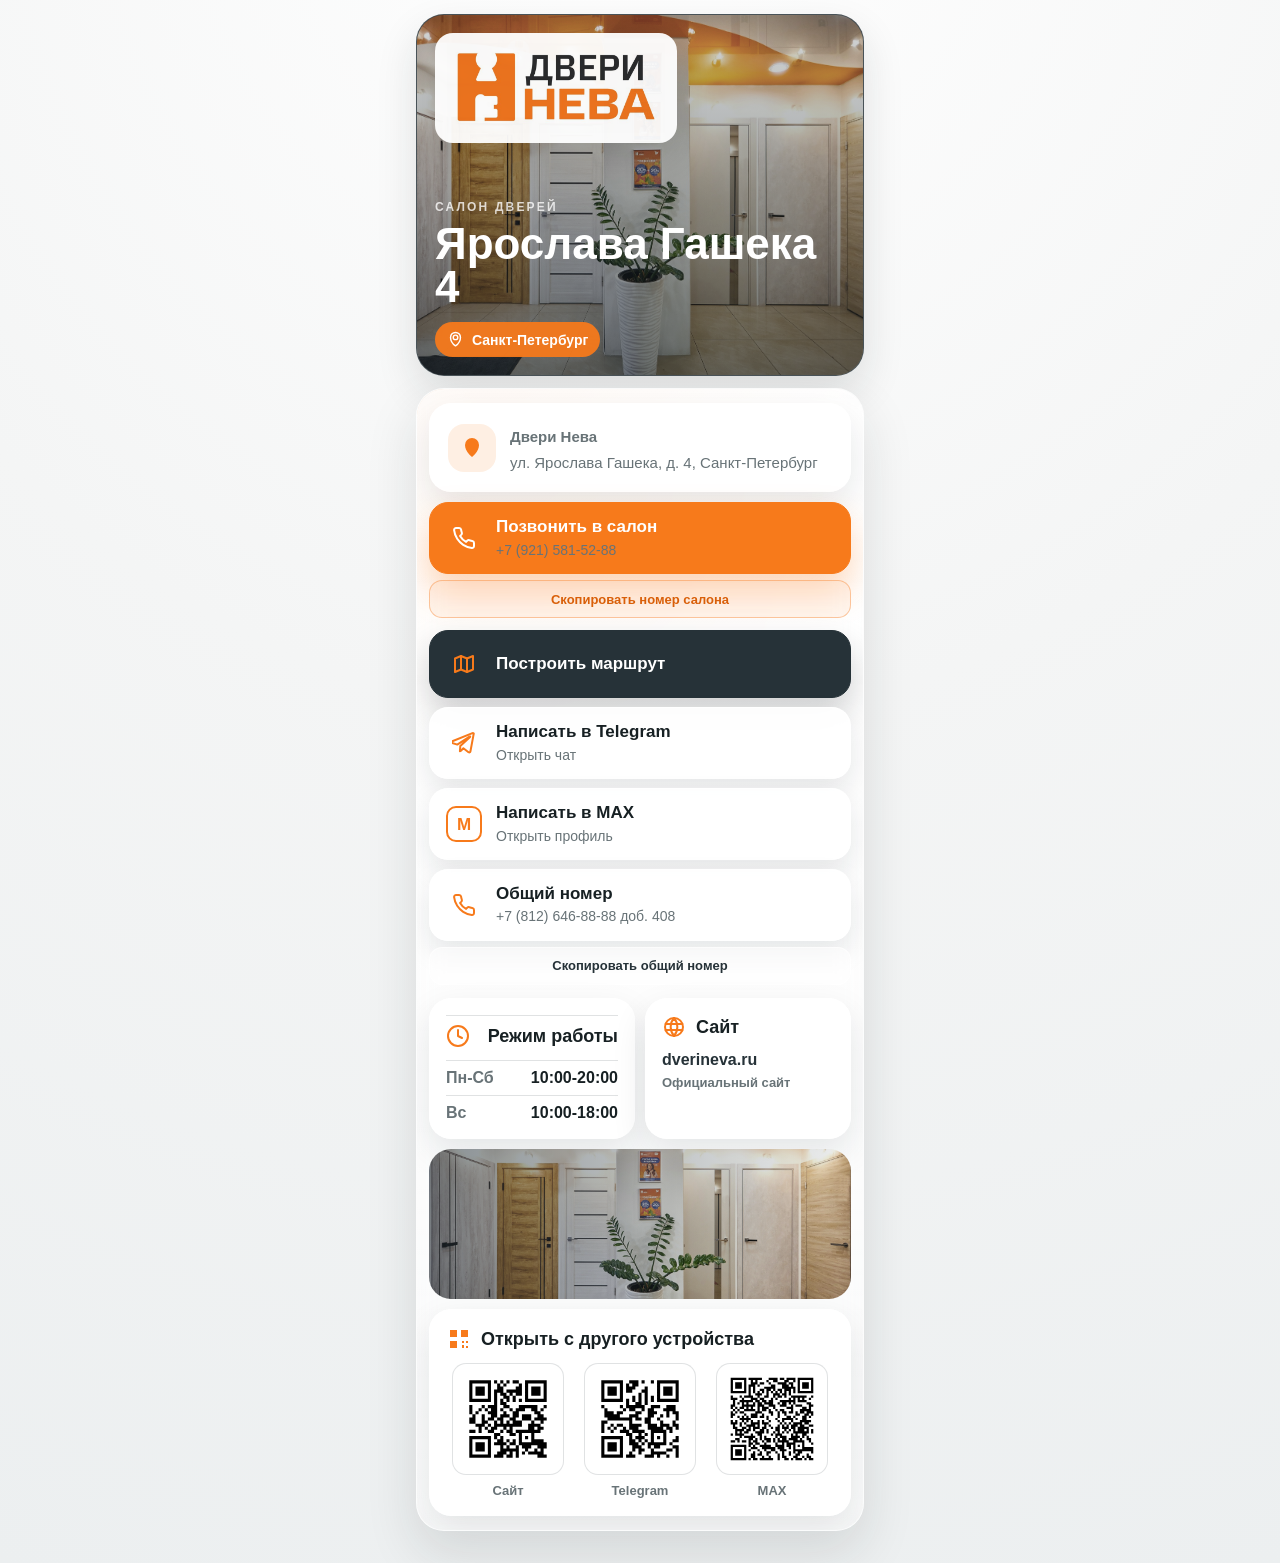
==== gasheka-4.html @ 4af412f4 "Add files via upload" ====
<!doctype html>
<html lang="ru">
  <head>
    <meta charset="utf-8">
    <meta name="viewport" content="width=device-width, initial-scale=1">
    <title>Двери Нева — салон на Ярослава Гашека, д. 4</title>
    <meta name="description" content="Контакты салона Двери Нева на улице Ярослава Гашека, д. 4: телефон, сайт, Telegram, MAX и режим работы.">
    <meta name="theme-color" content="#F77A1B">
    <link rel="icon" type="image/png" href="[data-uri]">
    <style>
:root {
  --orange: #F77A1B;
  --orange-dark: #d95f09;
  --graphite: #263238;
  --graphite-soft: #344247;
  --ink: #172023;
  --paper: #f4f5f5;
  --card: #ffffff;
  --line: rgba(38, 50, 56, 0.14);
  --muted: #687377;
  --warm: #ece7df;
  --shadow: 0 18px 42px rgba(23, 32, 35, 0.12);
}

* { box-sizing: border-box; }
html { min-height: 100%; background: var(--paper); color: var(--ink); font-family: Roboto, Arial, sans-serif; letter-spacing: 0; }
body { min-height: 100%; margin: 0; background: radial-gradient(circle at 50% -10%, #ffffff 0, var(--paper) 48%, #eceff0 100%); }
a { color: inherit; text-decoration: none; }
button { font: inherit; }

.page-shell { width: min(100%, 476px); min-height: 100vh; margin: 0 auto; padding: 14px 14px 32px; }
.hero { overflow: hidden; border: 1px solid rgba(255,255,255,.16); border-radius: 28px; background: var(--graphite); box-shadow: var(--shadow); }
.hero-media { position: relative; min-height: 360px; background-image: linear-gradient(180deg, rgba(23,32,35,.18), rgba(23,32,35,.62)), url('[data-uri]'); background-size: cover; background-position: 56% 48%; }
.hero-bar { position: absolute; inset: 0; display: flex; flex-direction: column; justify-content: space-between; padding: 18px; }
.logo-plate { width: min(242px, 68vw); padding: 10px 12px; border-radius: 18px; background: rgba(255,255,255,.94); box-shadow: 0 16px 34px rgba(0,0,0,.12); }
.logo-plate img { display: block; width: 100%; height: auto; mix-blend-mode: multiply; }
.hero-copy { color: #fff; }
.kicker { margin: 0 0 8px; color: rgba(255,255,255,.78); font-size: 12px; font-weight: 700; letter-spacing: .18em; text-transform: uppercase; }
h1 { margin: 0; font-size: clamp(30px, 9vw, 44px); line-height: .98; font-weight: 800; letter-spacing: 0; }
.hero-address { display: inline-flex; align-items: center; gap: 8px; margin-top: 14px; padding: 9px 12px; border-radius: 999px; background: rgba(247,122,27,.94); color: #fff; font-size: 14px; font-weight: 800; }
.hero-address svg { width: 17px; height: 17px; }

.panel { margin-top: 12px; position: relative; z-index: 2; display: grid; gap: 10px; padding: 14px 12px 14px; overflow: hidden; border: 1px solid rgba(255,255,255,.48); border-radius: 28px; background: rgba(255,255,255,.58); box-shadow: 0 22px 52px rgba(23,32,35,.12); }
.panel::before { position: absolute; inset: 0; content: ""; background: radial-gradient(circle at 18% 0%, rgba(247,122,27,.13), transparent 30%), linear-gradient(180deg, rgba(255,255,255,.86), rgba(244,245,245,.76)); }
.panel::after { position: absolute; inset: 0; content: ""; background: linear-gradient(180deg, rgba(255,255,255,.72), rgba(255,255,255,.50)); backdrop-filter: blur(8px); }
.panel > * { position: relative; z-index: 1; }
.card { border: 1px solid rgba(255,255,255,.68); border-radius: 22px; background: rgba(255,255,255,.90); box-shadow: 0 14px 34px rgba(23,32,35,.10); backdrop-filter: blur(10px); }
.intro-card { display: grid; grid-template-columns: 48px 1fr; gap: 14px; align-items: center; padding: 18px; }
.store-icon, .section-icon, .action-icon { display: grid; place-items: center; flex: 0 0 auto; color: var(--orange); }
.store-icon { width: 48px; height: 48px; border-radius: 16px; background: rgba(247,122,27,.12); }
svg { width: 24px; height: 24px; fill: none; stroke: currentColor; stroke-width: 2; stroke-linecap: round; stroke-linejoin: round; }
.store-icon svg, .qr-section .section-icon svg { fill: currentColor; stroke: none; }
.card-title { margin: 0; font-size: 25px; line-height: 1.1; font-weight: 800; }
p { margin: 0; }
.intro-card p { margin-top: 5px; color: var(--muted); font-size: 15px; line-height: 1.38; }
.micro-note { padding: 14px 18px; border-left: 4px solid var(--orange); color: var(--graphite); font-size: 14px; line-height: 1.45; }

.actions { display: grid; gap: 9px; }
.action { display: flex; align-items: center; min-height: 68px; gap: 14px; padding: 14px 16px; border: 1px solid rgba(255,255,255,.72); border-radius: 19px; background: rgba(255,255,255,.91); box-shadow: 0 12px 28px rgba(23,32,35,.10); backdrop-filter: blur(10px); transition: transform .16s ease, box-shadow .16s ease, border-color .16s ease; }
.action:hover, .action:focus-visible { transform: translateY(-1px); border-color: var(--orange); box-shadow: 0 16px 30px rgba(247,122,27,.15); }
.action:focus-visible, .copy-phone:focus-visible { outline: 3px solid rgba(247,122,27,.28); outline-offset: 2px; }
.action-primary { background: var(--orange); border-color: var(--orange); color: #fff; box-shadow: 0 18px 34px rgba(247,122,27,.30); }
.action-primary small, .action-primary .action-icon { color: #fff; }
.action-route { background: var(--graphite); border-color: var(--graphite); color: #fff; box-shadow: 0 16px 32px rgba(23,32,35,.20); }
.action-route .action-icon { color: var(--orange); }
.action-route small { color: rgba(255,255,255,.72); }
.action-icon { width: 36px; height: 36px; }
.max-mark { border: 2px solid currentColor; border-radius: 10px; font-size: 17px; font-weight: 800; line-height: 1; }
.action strong { display: block; font-size: 17px; line-height: 1.2; font-weight: 800; }
.action small { display: block; margin-top: 4px; color: var(--muted); font-size: 14px; line-height: 1.25; }
.copy-phone { min-height: 38px; margin: -3px 0 3px; border: 1px solid rgba(255,255,255,.58); border-radius: 13px; background: rgba(255,255,255,.52); color: var(--graphite); font-size: 13px; font-weight: 800; cursor: pointer; backdrop-filter: blur(8px); }
.copy-phone-primary { color: var(--orange-dark); border-color: rgba(247,122,27,.38); background: rgba(247,122,27,.06); }

.info-grid { display: grid; grid-template-columns: 1fr 1fr; gap: 10px; }
.info-card { padding: 16px; }
.section-title { display: flex; align-items: center; gap: 10px; margin: 0 0 12px; }
h2 { margin: 0; font-size: 18px; line-height: 1.25; font-weight: 800; }
dl { margin: 0; }
.schedule dl { display: grid; gap: 8px; }
.schedule div { display: flex; justify-content: space-between; gap: 12px; padding-top: 8px; border-top: 1px solid var(--line); }
dt { color: var(--muted); font-weight: 600; }
dd { margin: 0; font-weight: 800; }
.site-link { display: flex; flex-direction: column; gap: 6px; color: var(--graphite); font-weight: 800; }
.site-link span { color: var(--muted); font-size: 13px; font-weight: 600; }

.photo-strip { overflow: hidden; border-radius: 22px; min-height: 150px; background-image: linear-gradient(90deg, rgba(38,50,56,.55), rgba(38,50,56,.08)), url('[data-uri]'); background-size: cover; background-position: center; }

.qr-section { padding: 17px; }
.qr-grid { display: grid; grid-template-columns: repeat(3, 1fr); gap: 10px; }
.qr-item { display: grid; justify-items: center; gap: 8px; min-width: 0; }
.qr-item img { width: 100%; max-width: 112px; height: auto; padding: 7px; border: 1px solid var(--line); border-radius: 14px; background: #fff; }
.qr-item span { color: var(--muted); font-size: 13px; font-weight: 800; text-align: center; }

@media (max-width: 380px) {
  .page-shell { padding-left: 10px; padding-right: 10px; }
  .hero-media { min-height: 330px; }
  .info-grid { grid-template-columns: 1fr; }
  .action { padding-left: 13px; padding-right: 13px; }
  .action strong { font-size: 16px; }
}
</style>
  </head>
  <body>
    <main class="page-shell" aria-label="Контакты салона Двери Нева">
      <header class="hero">
        <div class="hero-media">
          <div class="hero-bar">
            <div class="logo-plate"><img src="[data-uri]" width="270" height="112" alt="Двери Нева"></div>
            <div class="hero-copy">
              <p class="kicker">Салон дверей</p>
              <h1>Ярослава Гашека 4</h1>
              <div class="hero-address" aria-label="Адрес салона">
                <svg viewBox="0 0 24 24" aria-hidden="true"><path d="M12 21s7-5.2 7-12a7 7 0 1 0-14 0c0 6.8 7 12 7 12Z"/><path d="M12 12.2a3.2 3.2 0 1 0 0-6.4 3.2 3.2 0 0 0 0 6.4Z"/></svg>
                Санкт-Петербург
              </div>
            </div>
          </div>
        </div>
      </header>

      <div class="panel">
        <section class="card intro-card" aria-labelledby="store-title">
          <div class="store-icon" aria-hidden="true">
            <svg viewBox="0 0 24 24"><path d="M12 21s7-5.2 7-12a7 7 0 1 0-14 0c0 6.8 7 12 7 12Z"/><path d="M12 12.2a3.2 3.2 0 1 0 0-6.4 3.2 3.2 0 0 0 0 6.4Z"/></svg>
          </div>
          <div>
            <p class="card-title" id="store-title">Двери Нева</p>
            <p>ул. Ярослава Гашека, д. 4, Санкт-Петербург</p>
          </div>
        </section>

        <section class="actions" aria-label="Основные контакты">
          <a class="action action-primary" href="tel:+79215815288">
            <span class="action-icon" aria-hidden="true"><svg viewBox="0 0 24 24"><path d="M22 16.9v3a2 2 0 0 1-2.2 2 19.8 19.8 0 0 1-8.6-3.1 19.5 19.5 0 0 1-6-6A19.8 19.8 0 0 1 2.1 4.2 2 2 0 0 1 4.1 2h3a2 2 0 0 1 2 1.7c.1 1 .4 2 .7 2.8a2 2 0 0 1-.4 2.1L8.1 9.9a16 16 0 0 0 6 6l1.3-1.3a2 2 0 0 1 2.1-.4c.9.3 1.8.6 2.8.7A2 2 0 0 1 22 16.9Z"/></svg></span>
            <span><strong>Позвонить в салон</strong><small>+7 (921) 581-52-88</small></span>
          </a>
          <button class="copy-phone copy-phone-primary" type="button" data-copy="+79215815288" aria-live="polite">Скопировать номер салона</button>

          <a class="action action-route" href="https://yandex.ru/maps/-/CTuyBYzy" target="_blank" rel="noopener">
            <span class="action-icon" aria-hidden="true"><svg viewBox="0 0 24 24"><path d="M3 6.5 9 4l6 2.5 6-2.5v13.5L15 20l-6-2.5-6 2.5V6.5Z"/><path d="M9 4v13.5M15 6.5V20"/></svg></span>
            <span><strong>Построить маршрут</strong></span>
          </a>

          <a class="action" href="https://t.me/+79215815288" target="_blank" rel="noopener">
            <span class="action-icon" aria-hidden="true"><svg viewBox="0 0 24 24"><path d="m21.6 3.4-3.2 17.1c-.2 1-1.1 1.2-1.9.7l-5.1-3.9-2.5 2.5c-.3.3-.5.5-1 .5l.4-5.3 9.8-9.1c.4-.4-.1-.6-.6-.2L5.3 13.6.1 11.9c-1.1-.4-1.1-1.2.2-1.7L20.4 2.1c.9-.3 1.7.2 1.2 1.3Z"/></svg></span>
            <span><strong>Написать в Telegram</strong><small>Открыть чат</small></span>
          </a>

          <a class="action" href="https://max.ru/u/f9LHodD0cOKe35yWLe2Rz837fCR2F5AVNsDoqP5JUaacWdmQMDwc-0H39p8" target="_blank" rel="noopener">
            <span class="action-icon max-mark" aria-hidden="true">M</span>
            <span><strong>Написать в MAX</strong><small>Открыть профиль</small></span>
          </a>

          <a class="action" href="tel:+78126468888">
            <span class="action-icon" aria-hidden="true"><svg viewBox="0 0 24 24"><path d="M22 16.9v3a2 2 0 0 1-2.2 2 19.8 19.8 0 0 1-8.6-3.1 19.5 19.5 0 0 1-6-6A19.8 19.8 0 0 1 2.1 4.2 2 2 0 0 1 4.1 2h3a2 2 0 0 1 2 1.7c.1 1 .4 2 .7 2.8a2 2 0 0 1-.4 2.1L8.1 9.9a16 16 0 0 0 6 6l1.3-1.3a2 2 0 0 1 2.1-.4c.9.3 1.8.6 2.8.7A2 2 0 0 1 22 16.9Z"/></svg></span>
            <span><strong>Общий номер</strong><small>+7 (812) 646-88-88 доб. 408</small></span>
          </a>
          <button class="copy-phone" type="button" data-copy="+78126468888">Скопировать общий номер</button>
        </section>

        <div class="info-grid">
          <section class="card info-card schedule" aria-labelledby="hours-title">
            <div class="section-title"><span class="section-icon" aria-hidden="true"><svg viewBox="0 0 24 24"><path d="M12 22a10 10 0 1 0 0-20 10 10 0 0 0 0 20Z"/><path d="M12 6v6l4 2"/></svg></span><h2 id="hours-title">Режим работы</h2></div>
            <dl><div><dt>Пн-Сб</dt><dd>10:00-20:00</dd></div><div><dt>Вс</dt><dd>10:00-18:00</dd></div></dl>
          </section>
          <section class="card info-card" aria-label="Сайт Двери Нева">
            <div class="section-title"><span class="section-icon" aria-hidden="true"><svg viewBox="0 0 24 24"><path d="M12 21a9 9 0 1 0 0-18 9 9 0 0 0 0 18Z"/><path d="M3.6 9h16.8M3.6 15h16.8M12 3a13.8 13.8 0 0 1 0 18M12 3a13.8 13.8 0 0 0 0 18"/></svg></span><h2>Сайт</h2></div>
            <a class="site-link" href="https://dverineva.ru" target="_blank" rel="noopener">dverineva.ru<span>Официальный сайт</span></a>
          </section>
        </div>

        <div class="photo-strip" aria-label="Интерьер салона Двери Нева"></div>

        <section class="card qr-section" aria-labelledby="qr-title">
          <div class="section-title"><span class="section-icon" aria-hidden="true"><svg viewBox="0 0 24 24"><path d="M3 3h7v7H3V3Zm11 0h7v7h-7V3ZM3 14h7v7H3v-7Zm12 0h2v2h-2v-2Zm4 0h2v2h-2v-2Zm-4 4h2v3h-2v-3Zm4 1h2v2h-2v-2Z"/></svg></span><h2 id="qr-title">Открыть с другого устройства</h2></div>
          <div class="qr-grid">
            <article class="qr-item"><img src="[data-uri]" width="112" height="112" alt="QR-код на сайт Двери Нева"><span>Сайт</span></article>
            <article class="qr-item"><img src="[data-uri]" width="112" height="112" alt="QR-код Telegram"><span>Telegram</span></article>
            <article class="qr-item"><img src="[data-uri]" width="112" height="112" alt="QR-код MAX"><span>MAX</span></article>
          </div>
        </section>
      </div>
    </main>
    <script>
document.documentElement.classList.add("is-ready");

document.querySelectorAll("[data-copy]").forEach((button) => {
  const initialText = button.textContent.trim();

  button.addEventListener("click", async () => {
    const value = button.dataset.copy;

    try {
      await navigator.clipboard.writeText(value);
      button.textContent = "Номер скопирован";
    } catch {
      button.textContent = value;
    }

    window.setTimeout(() => {
      button.textContent = initialText;
    }, 2200);
  });
});
</script>
  </body>
</html>
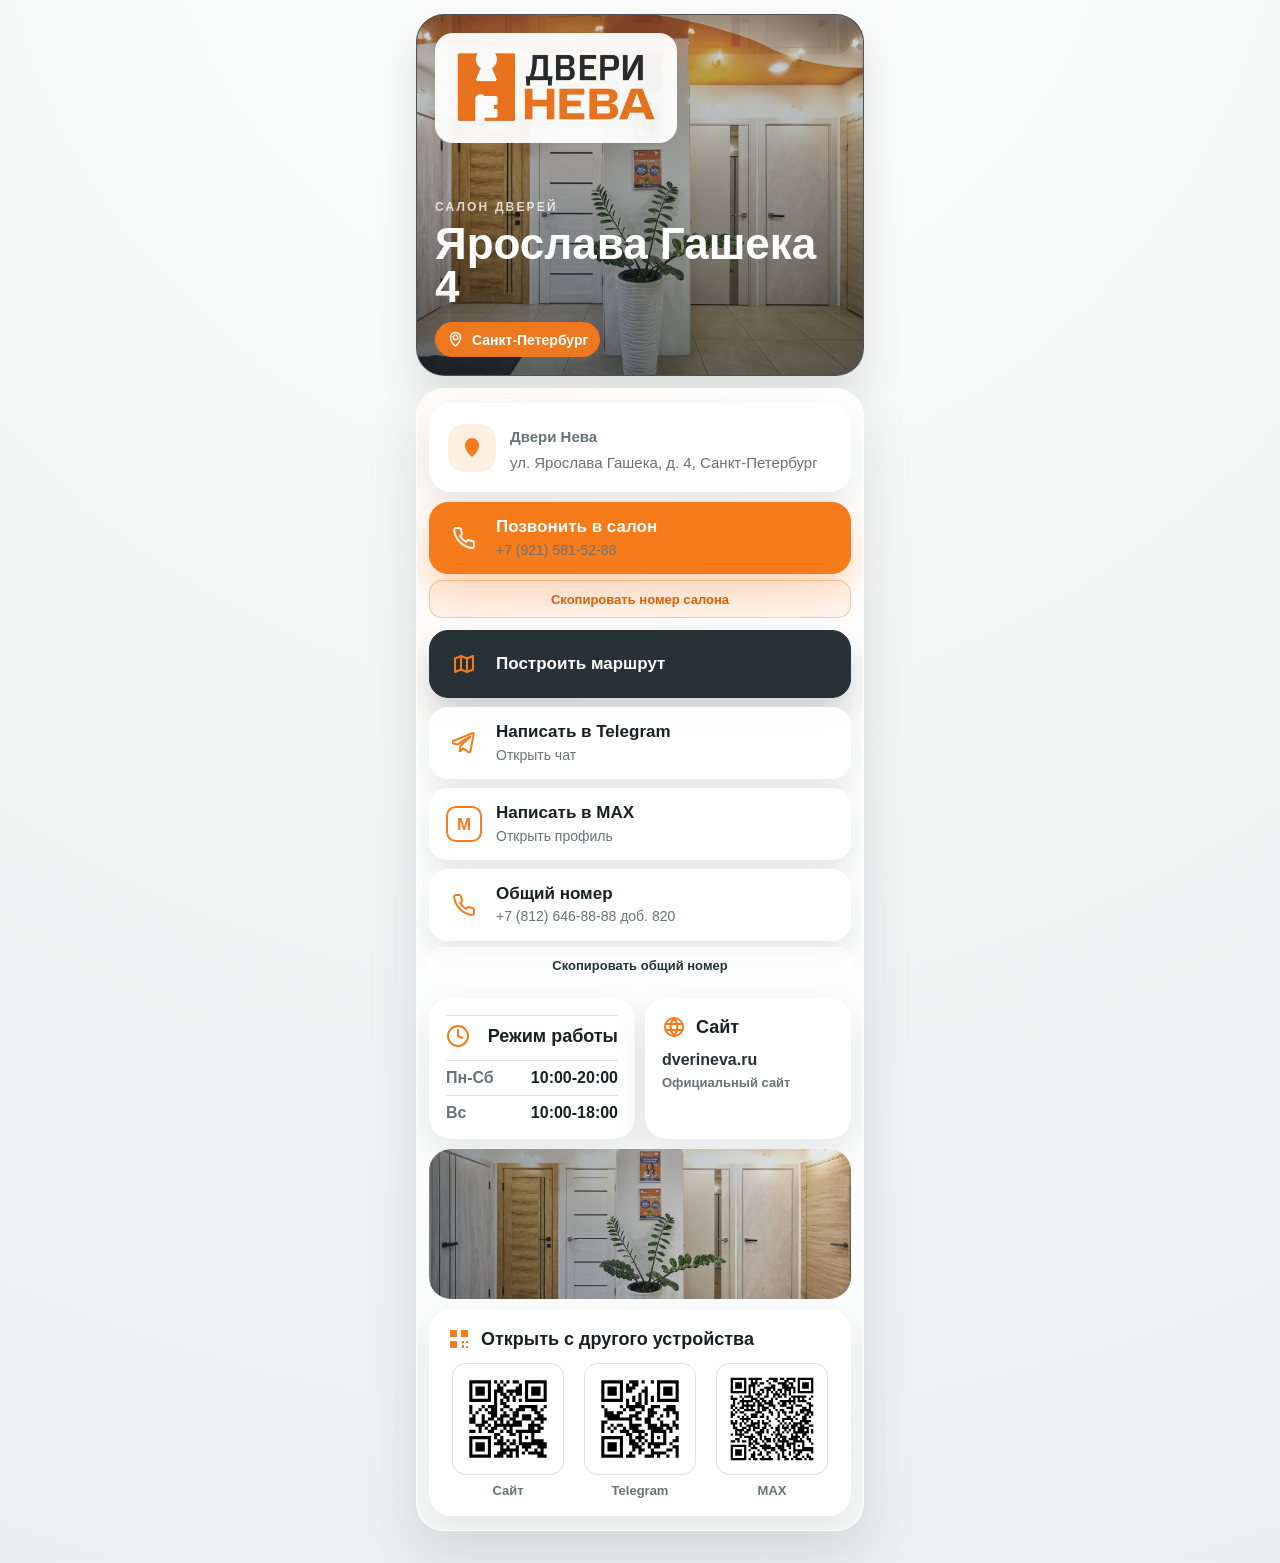
==== commit a0e3db30: "Update gasheka-4.html" ====
--- a/gasheka-4.html
+++ b/gasheka-4.html
@@ -153,7 +153,7 @@
 
           <a class="action" href="tel:+78126468888">
             <span class="action-icon" aria-hidden="true"><svg viewBox="0 0 24 24"><path d="M22 16.9v3a2 2 0 0 1-2.2 2 19.8 19.8 0 0 1-8.6-3.1 19.5 19.5 0 0 1-6-6A19.8 19.8 0 0 1 2.1 4.2 2 2 0 0 1 4.1 2h3a2 2 0 0 1 2 1.7c.1 1 .4 2 .7 2.8a2 2 0 0 1-.4 2.1L8.1 9.9a16 16 0 0 0 6 6l1.3-1.3a2 2 0 0 1 2.1-.4c.9.3 1.8.6 2.8.7A2 2 0 0 1 22 16.9Z"/></svg></span>
-            <span><strong>Общий номер</strong><small>+7 (812) 646-88-88 доб. 408</small></span>
+            <span><strong>Общий номер</strong><small>+7 (812) 646-88-88 доб. 820</small></span>
           </a>
           <button class="copy-phone" type="button" data-copy="+78126468888">Скопировать общий номер</button>
         </section>
